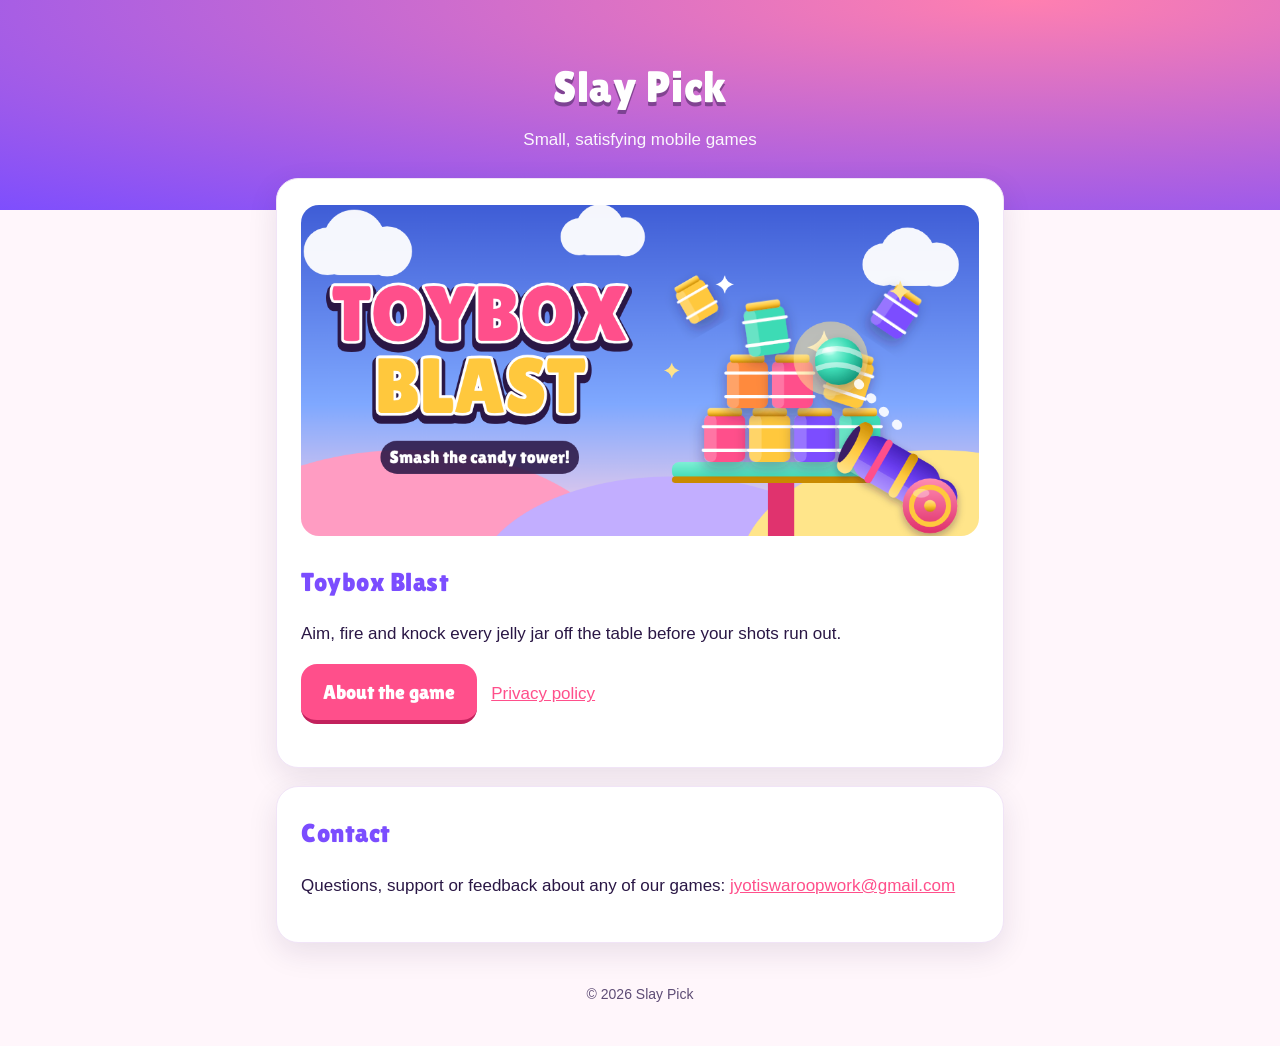
==== index.html @ ec3a555a "Slay Pick site" ====
<!doctype html>
<html lang="en"><head><meta charset="utf-8"><meta name="viewport" content="width=device-width,initial-scale=1">
<title>Slay Pick</title><meta name="description" content="Slay Pick makes small, satisfying mobile games.">
<link rel="preconnect" href="https://fonts.googleapis.com"><link href="https://fonts.googleapis.com/css2?family=Lilita+One&display=swap" rel="stylesheet"><link rel="stylesheet" href="/style.css"><link rel="icon" href="/toybox-blast/icon.png"></head>
<body>
<header><h1>Slay Pick</h1><p>Small, satisfying mobile games</p></header>
<main>
  <!-- One card per game. To add a game: copy this card, make a folder like /my-game/ with index.html + privacy.html -->
  <div class="card">
    <img class="feature" src="/toybox-blast/feature.png" alt="Toybox Blast: a candy cannon blasting a tower of jelly jars">
    <h2>Toybox Blast</h2>
    <p>Aim, fire and knock every jelly jar off the table before your shots run out.</p>
    <p><a class="btn" href="/toybox-blast">About the game</a> &nbsp; <a href="/toybox-blast/privacy">Privacy policy</a></p>
  </div>
  <div class="card">
    <h2>Contact</h2>
    <p>Questions, support or feedback about any of our games: <a href="mailto:jyotiswaroopwork@gmail.com">jyotiswaroopwork@gmail.com</a></p>
  </div>
</main>
<footer>© 2026 Slay Pick</footer>
</body></html>
---- style.css ----
:root { --ink: #2A1745; --pink: #FF4F8B; --purple: #7B4DFF; --yellow: #FFC83D; --bg: #FFF6FB; --card: #FFFFFF; --muted: #5E4C75; --line: #F1E4F7; }
@media (prefers-color-scheme: dark) { :root { --ink: #F4ECFF; --bg: #170D27; --card: #221538; --muted: #C9B8E8; --line: #33224F; } }
* { box-sizing: border-box; }
body { margin: 0; background: var(--bg); color: var(--ink); font: 17px/1.6 -apple-system, BlinkMacSystemFont, "Segoe UI", Roboto, sans-serif; }
header { background: radial-gradient(120% 140% at 80% 0%, #FF7FB0, #7B4DFF); color: #fff; padding: 40px 16px 56px; text-align: center; }
header img { width: 96px; height: 96px; border-radius: 22px; box-shadow: 0 10px 30px rgba(42,23,69,.35); }
h1, h2, .brand { font-family: "Lilita One", system-ui, sans-serif; font-weight: 400; letter-spacing: .5px; }
header h1 { font-size: 44px; margin: 12px 0 4px; text-shadow: 0 4px 0 rgba(42,23,69,.45); }
header p { margin: 0; opacity: .95; }
main { max-width: 760px; margin: -32px auto 40px; padding: 0 16px; }
.card { background: var(--card); border-radius: 22px; padding: 26px 24px; box-shadow: 0 10px 30px rgba(42,23,69,.10); border: 1px solid var(--line); }
.card + .card { margin-top: 18px; }
h2 { font-size: 26px; color: var(--purple); margin: 26px 0 6px; }
h2:first-child { margin-top: 0; }
a { color: var(--pink); }
.muted { color: var(--muted); font-size: 15px; }
.btn { display: inline-block; background: var(--pink); color: #fff; text-decoration: none; padding: 12px 22px; border-radius: 16px; font-family: "Lilita One", sans-serif; font-size: 20px; border-bottom: 4px solid #C2215C; }
.feature { width: 100%; border-radius: 18px; display: block; }
ul { padding-left: 22px; }
footer { text-align: center; color: var(--muted); font-size: 14px; padding: 0 16px 40px; }
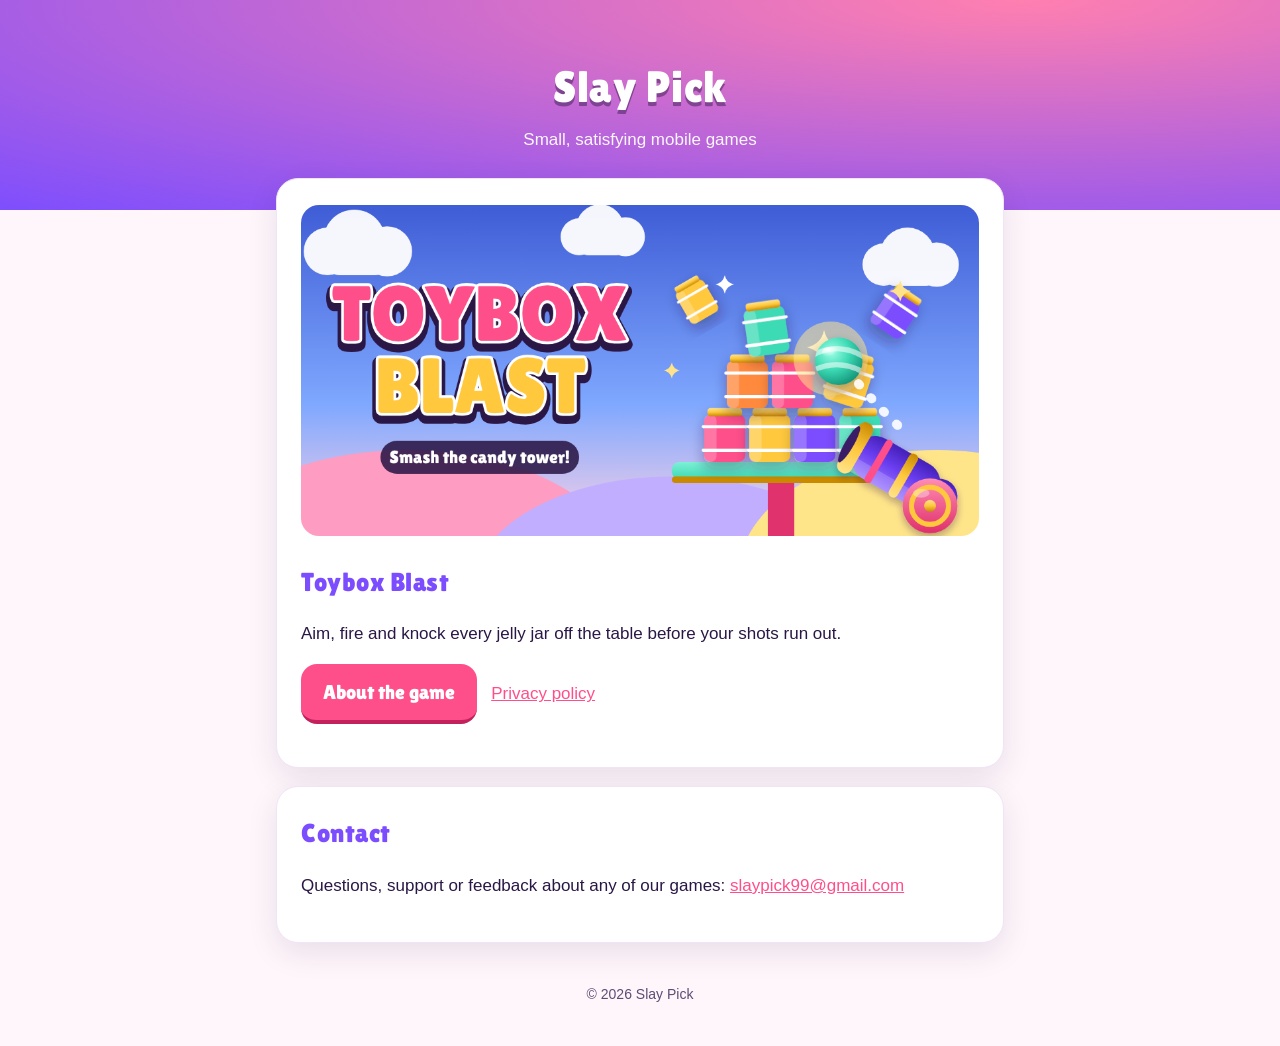
==== commit 06004514: "Contact email" ====
--- a/index.html
+++ b/index.html
@@ -14,7 +14,7 @@
   </div>
   <div class="card">
     <h2>Contact</h2>
-    <p>Questions, support or feedback about any of our games: <a href="mailto:jyotiswaroopwork@gmail.com">jyotiswaroopwork@gmail.com</a></p>
+    <p>Questions, support or feedback about any of our games: <a href="mailto:slaypick99@gmail.com">slaypick99@gmail.com</a></p>
   </div>
 </main>
 <footer>© 2026 Slay Pick</footer>
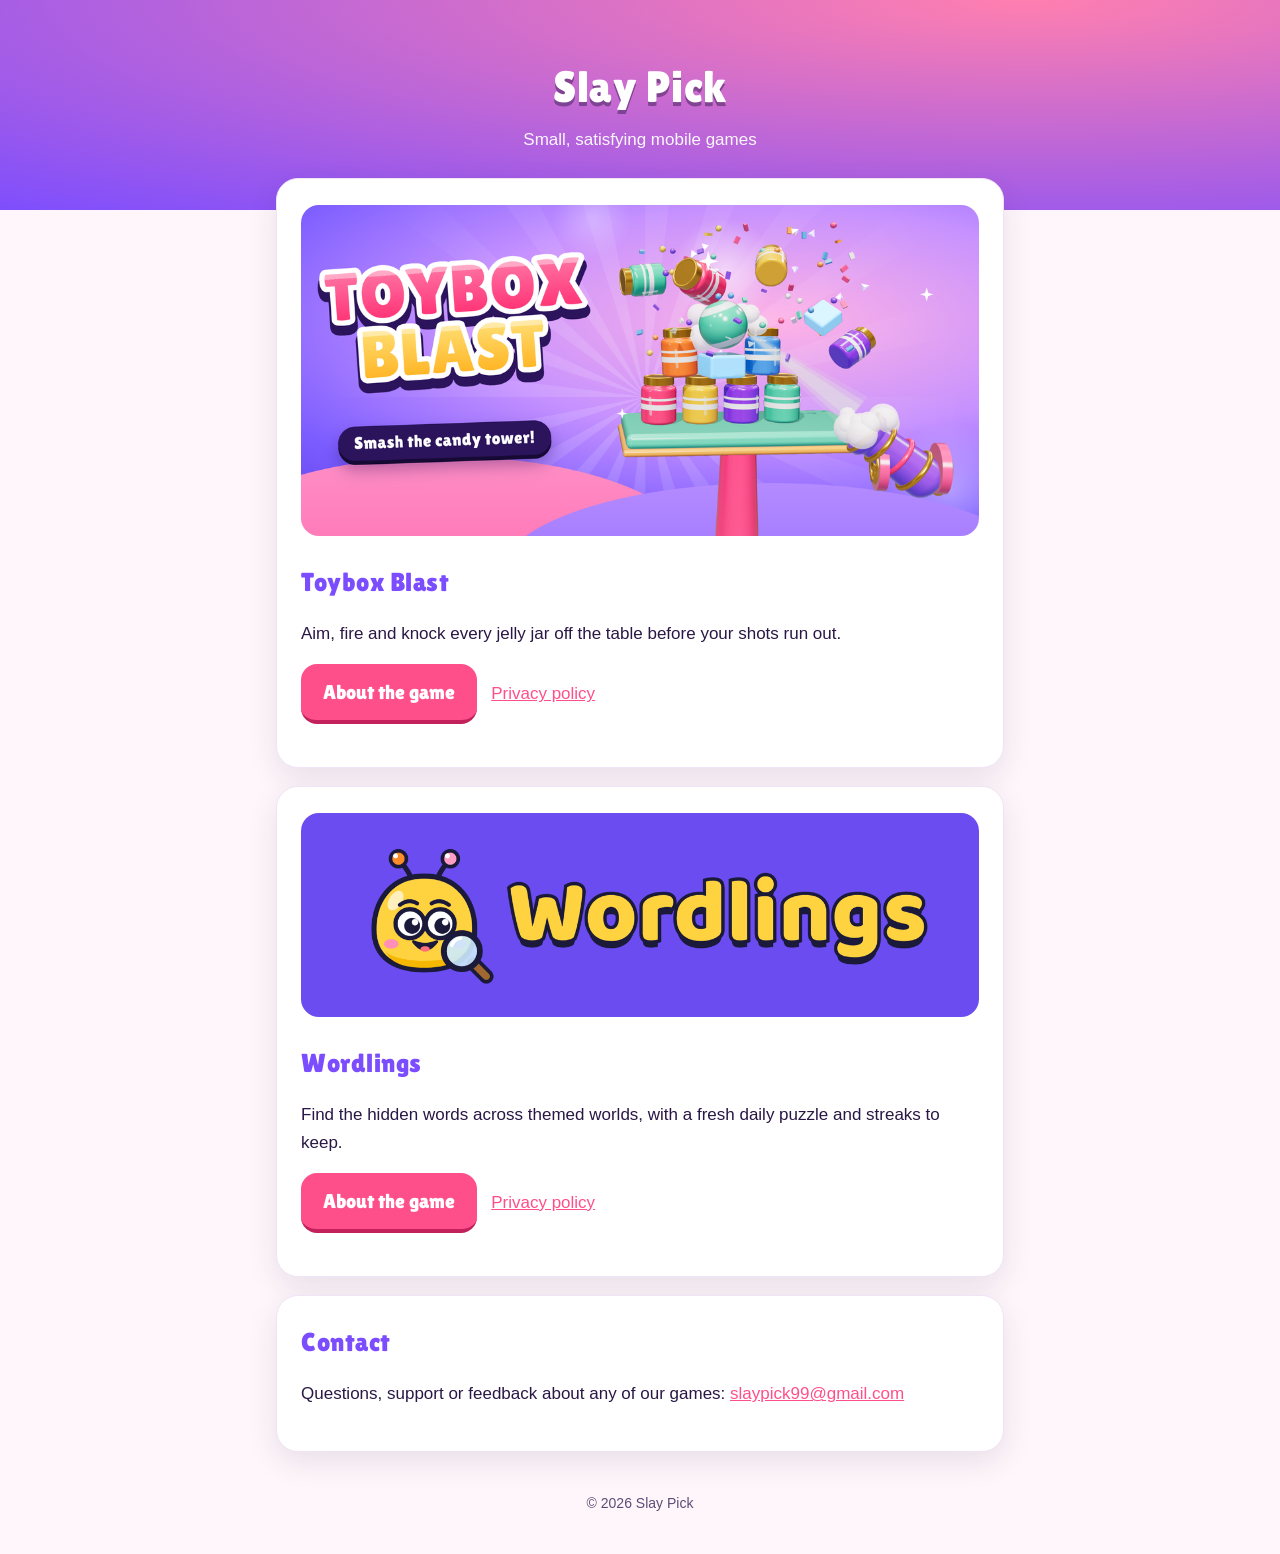
==== commit 5ab5293a: "Wordlings page and privacy policy" ====
--- a/index.html
+++ b/index.html
@@ -13,6 +13,12 @@
     <p><a class="btn" href="/toybox-blast">About the game</a> &nbsp; <a href="/toybox-blast/privacy">Privacy policy</a></p>
   </div>
   <div class="card">
+    <img class="feature" src="/wordlings/feature.png" alt="Wordlings: the yellow Wordling mascot holding a magnifying glass">
+    <h2>Wordlings</h2>
+    <p>Find the hidden words across themed worlds, with a fresh daily puzzle and streaks to keep.</p>
+    <p><a class="btn" href="/wordlings">About the game</a> &nbsp; <a href="/wordlings/privacy">Privacy policy</a></p>
+  </div>
+  <div class="card">
     <h2>Contact</h2>
     <p>Questions, support or feedback about any of our games: <a href="mailto:slaypick99@gmail.com">slaypick99@gmail.com</a></p>
   </div>
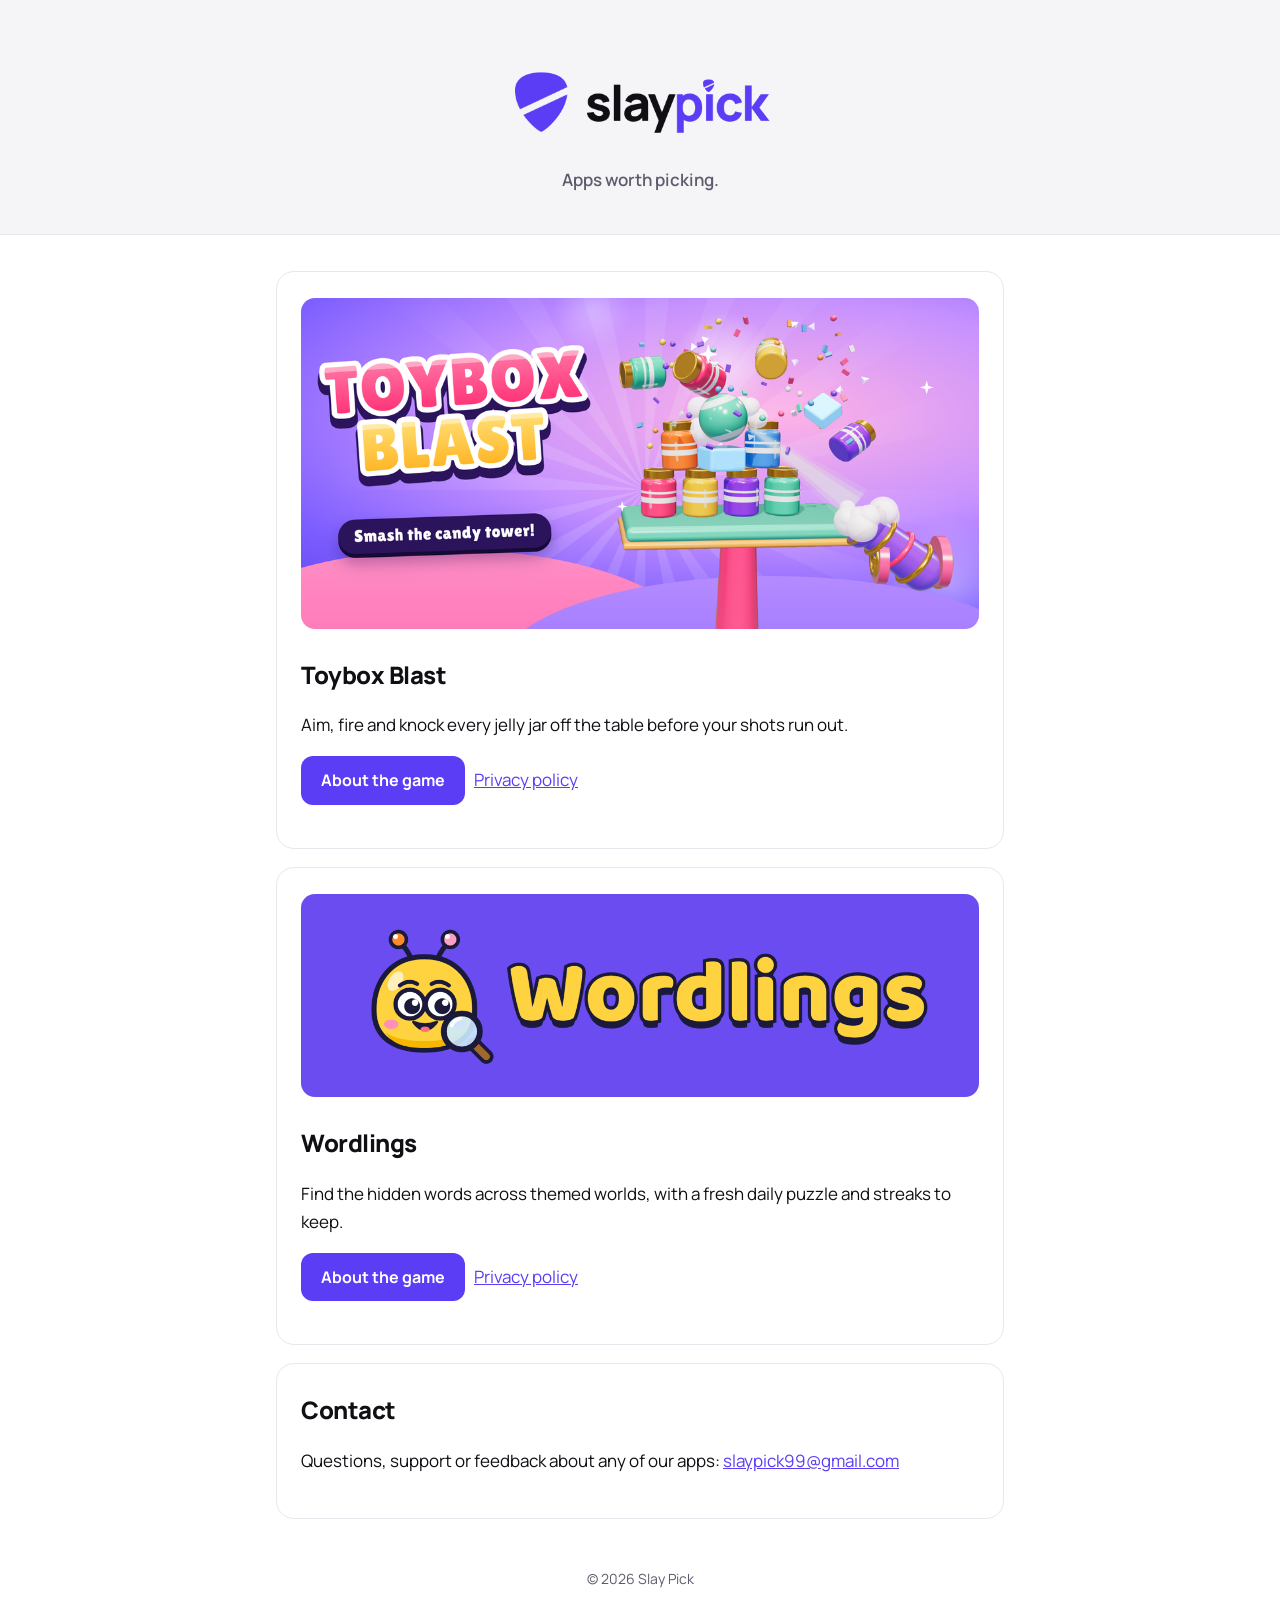
==== commit 8dde19f1: "Slay Pick brand" ====
--- a/index.html
+++ b/index.html
@@ -1,11 +1,11 @@
 <!doctype html>
 <html lang="en"><head><meta charset="utf-8"><meta name="viewport" content="width=device-width,initial-scale=1">
-<title>Slay Pick</title><meta name="description" content="Slay Pick makes small, satisfying mobile games.">
-<link rel="preconnect" href="https://fonts.googleapis.com"><link href="https://fonts.googleapis.com/css2?family=Lilita+One&display=swap" rel="stylesheet"><link rel="stylesheet" href="/style.css"><link rel="icon" href="/toybox-blast/icon.png"></head>
+<title>Slay Pick</title><meta name="description" content="Slay Pick builds apps worth picking: games, utilities and more.">
+<link rel="preconnect" href="https://fonts.googleapis.com"><link href="https://fonts.googleapis.com/css2?family=Manrope:wght@500;600;700;800&display=swap" rel="stylesheet"><link rel="stylesheet" href="/style.css"><link rel="icon" href="/favicon.png"><link rel="apple-touch-icon" href="/apple-touch-icon.png"></head>
 <body>
-<header><h1>Slay Pick</h1><p>Small, satisfying mobile games</p></header>
+<header><img class="brand logo-light" src="/logo.png" alt="Slay Pick"><img class="brand logo-dark" src="/logo-dark.png" alt="Slay Pick"><p>Apps worth picking.</p></header>
 <main>
-  <!-- One card per game. To add a game: copy this card, make a folder like /my-game/ with index.html + privacy.html -->
+  <!-- One card per app. To add an app: copy this card, make a folder like /my-app/ with index.html + privacy.html -->
   <div class="card">
     <img class="feature" src="/toybox-blast/feature.png" alt="Toybox Blast: a candy cannon blasting a tower of jelly jars">
     <h2>Toybox Blast</h2>
@@ -20,7 +20,7 @@
   </div>
   <div class="card">
     <h2>Contact</h2>
-    <p>Questions, support or feedback about any of our games: <a href="mailto:slaypick99@gmail.com">slaypick99@gmail.com</a></p>
+    <p>Questions, support or feedback about any of our apps: <a href="mailto:slaypick99@gmail.com">slaypick99@gmail.com</a></p>
   </div>
 </main>
 <footer>© 2026 Slay Pick</footer>
--- a/style.css
+++ b/style.css
@@ -1,20 +1,24 @@
-:root { --ink: #2A1745; --pink: #FF4F8B; --purple: #7B4DFF; --yellow: #FFC83D; --bg: #FFF6FB; --card: #FFFFFF; --muted: #5E4C75; --line: #F1E4F7; }
-@media (prefers-color-scheme: dark) { :root { --ink: #F4ECFF; --bg: #170D27; --card: #221538; --muted: #C9B8E8; --line: #33224F; } }
+:root { --ink: #0F0F14; --accent: #5B3DF5; --accent-2: #8B74FF; --bg: #FFFFFF; --soft: #F5F5F8; --card: #FFFFFF; --muted: #5C5C6B; --line: #E7E7EE; }
+@media (prefers-color-scheme: dark) { :root { --ink: #F2F2F7; --bg: #0F0F14; --soft: #17171F; --card: #17171F; --muted: #A3A3B2; --line: #26262F; --accent: #8B74FF; } }
 * { box-sizing: border-box; }
-body { margin: 0; background: var(--bg); color: var(--ink); font: 17px/1.6 -apple-system, BlinkMacSystemFont, "Segoe UI", Roboto, sans-serif; }
-header { background: radial-gradient(120% 140% at 80% 0%, #FF7FB0, #7B4DFF); color: #fff; padding: 40px 16px 56px; text-align: center; }
-header img { width: 96px; height: 96px; border-radius: 22px; box-shadow: 0 10px 30px rgba(42,23,69,.35); }
-h1, h2, .brand { font-family: "Lilita One", system-ui, sans-serif; font-weight: 400; letter-spacing: .5px; }
-header h1 { font-size: 44px; margin: 12px 0 4px; text-shadow: 0 4px 0 rgba(42,23,69,.45); }
-header p { margin: 0; opacity: .95; }
-main { max-width: 760px; margin: -32px auto 40px; padding: 0 16px; }
-.card { background: var(--card); border-radius: 22px; padding: 26px 24px; box-shadow: 0 10px 30px rgba(42,23,69,.10); border: 1px solid var(--line); }
+body { margin: 0; background: var(--bg); color: var(--ink); font: 17px/1.65 "Manrope", -apple-system, BlinkMacSystemFont, "Segoe UI", Roboto, sans-serif; }
+header { padding: 56px 16px 40px; text-align: center; border-bottom: 1px solid var(--line); background: var(--soft); }
+header img { width: 84px; height: 84px; border-radius: 20px; }
+header img.brand { width: min(360px, 80%); height: auto; border-radius: 0; }
+.logo-dark { display: none; }
+@media (prefers-color-scheme: dark) { .logo-light { display: none; } .logo-dark { display: inline; } }
+h1, h2 { font-family: "Manrope", sans-serif; font-weight: 800; letter-spacing: -0.02em; }
+header h1 { font-size: 36px; margin: 14px 0 4px; }
+header p { margin: 10px 0 0; color: var(--muted); font-weight: 600; }
+main { max-width: 760px; margin: 36px auto 48px; padding: 0 16px; }
+.card { background: var(--card); border-radius: 18px; padding: 26px 24px; border: 1px solid var(--line); }
 .card + .card { margin-top: 18px; }
-h2 { font-size: 26px; color: var(--purple); margin: 26px 0 6px; }
+h2 { font-size: 24px; margin: 26px 0 6px; }
 h2:first-child { margin-top: 0; }
-a { color: var(--pink); }
+a { color: var(--accent); }
 .muted { color: var(--muted); font-size: 15px; }
-.btn { display: inline-block; background: var(--pink); color: #fff; text-decoration: none; padding: 12px 22px; border-radius: 16px; font-family: "Lilita One", sans-serif; font-size: 20px; border-bottom: 4px solid #C2215C; }
-.feature { width: 100%; border-radius: 18px; display: block; }
+.btn { display: inline-block; background: var(--accent); color: #fff; text-decoration: none; padding: 11px 20px; border-radius: 12px; font-weight: 700; font-size: 16px; }
+.btn:hover { filter: brightness(1.08); }
+.feature { width: 100%; border-radius: 14px; display: block; }
 ul { padding-left: 22px; }
 footer { text-align: center; color: var(--muted); font-size: 14px; padding: 0 16px 40px; }
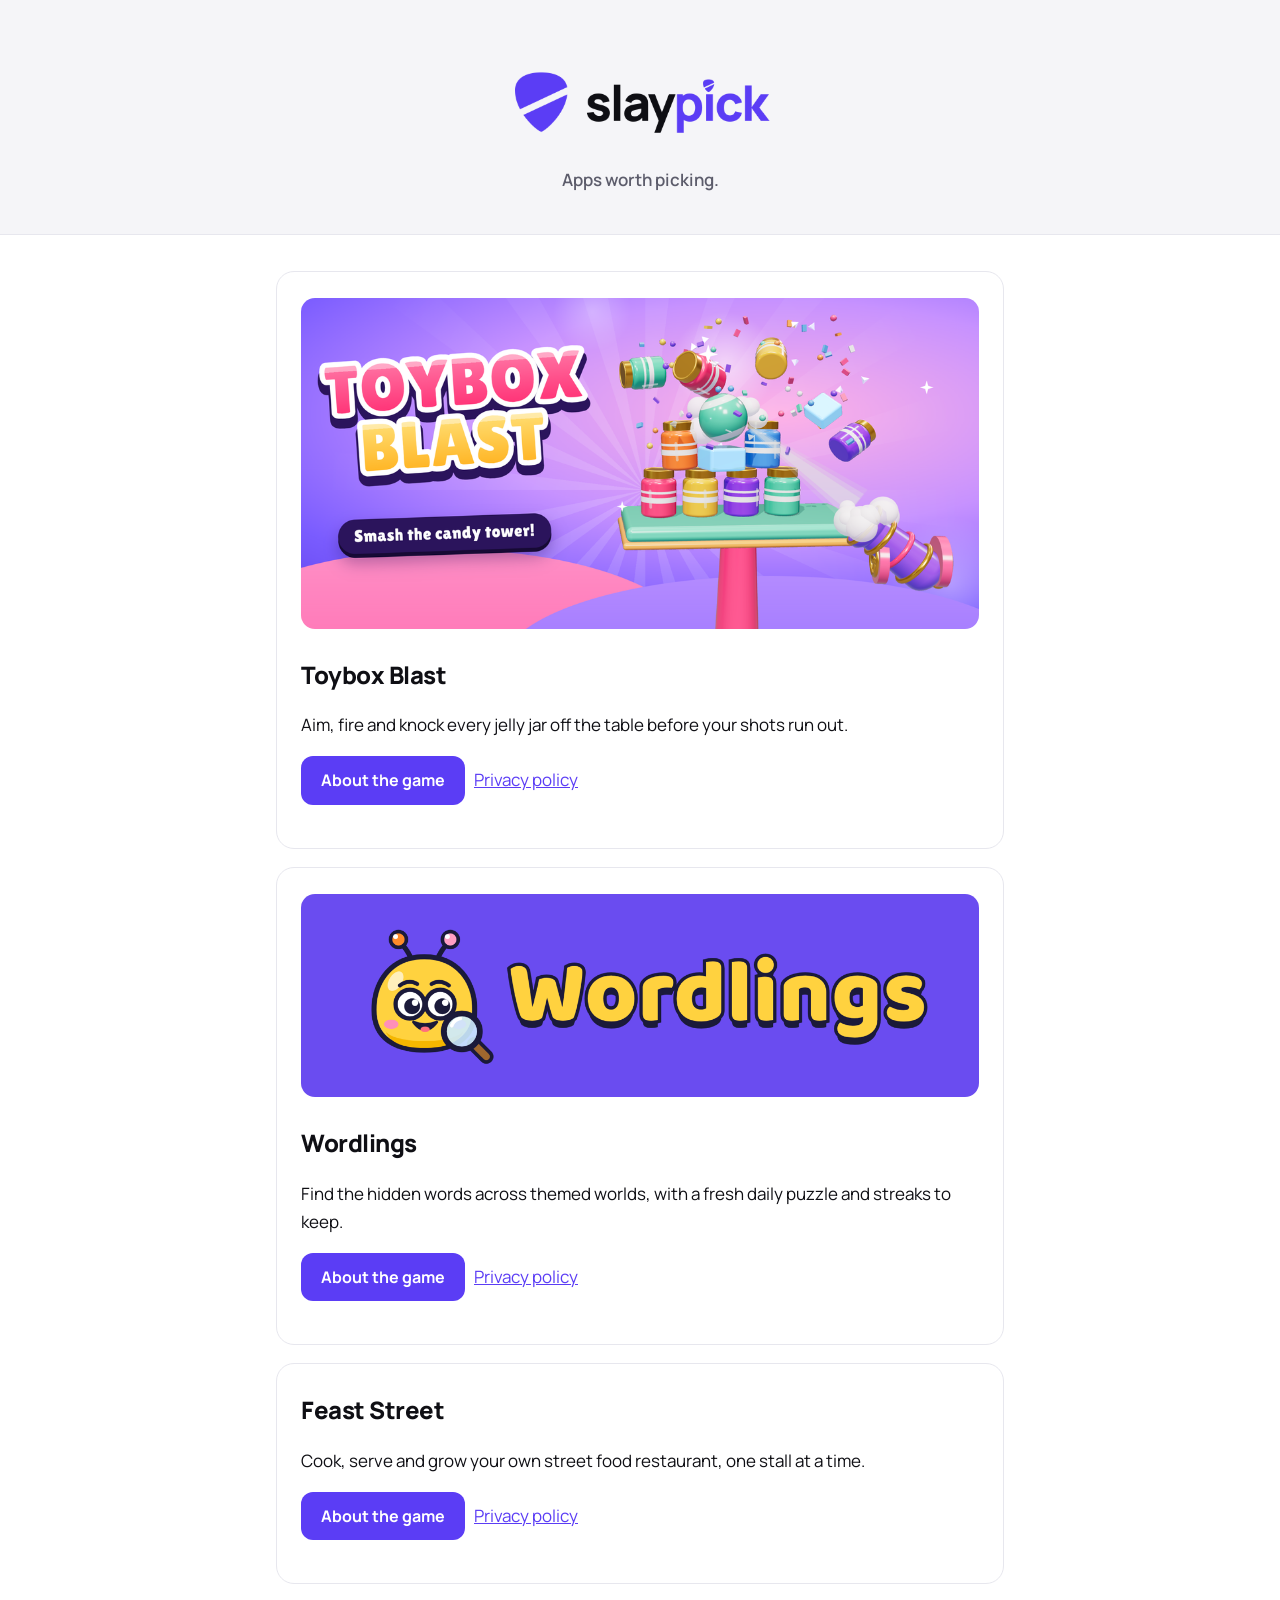
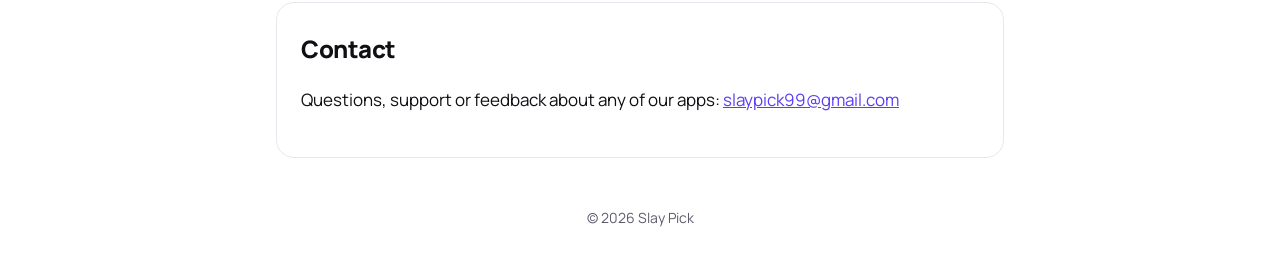
==== commit 0dc18266: "Feast Street page and privacy policy" ====
--- a/index.html
+++ b/index.html
@@ -19,6 +19,11 @@
     <p><a class="btn" href="/wordlings">About the game</a> &nbsp; <a href="/wordlings/privacy">Privacy policy</a></p>
   </div>
   <div class="card">
+    <h2>Feast Street</h2>
+    <p>Cook, serve and grow your own street food restaurant, one stall at a time.</p>
+    <p><a class="btn" href="/feast-street">About the game</a> &nbsp; <a href="/feast-street/privacy">Privacy policy</a></p>
+  </div>
+  <div class="card">
     <h2>Contact</h2>
     <p>Questions, support or feedback about any of our apps: <a href="mailto:slaypick99@gmail.com">slaypick99@gmail.com</a></p>
   </div>
